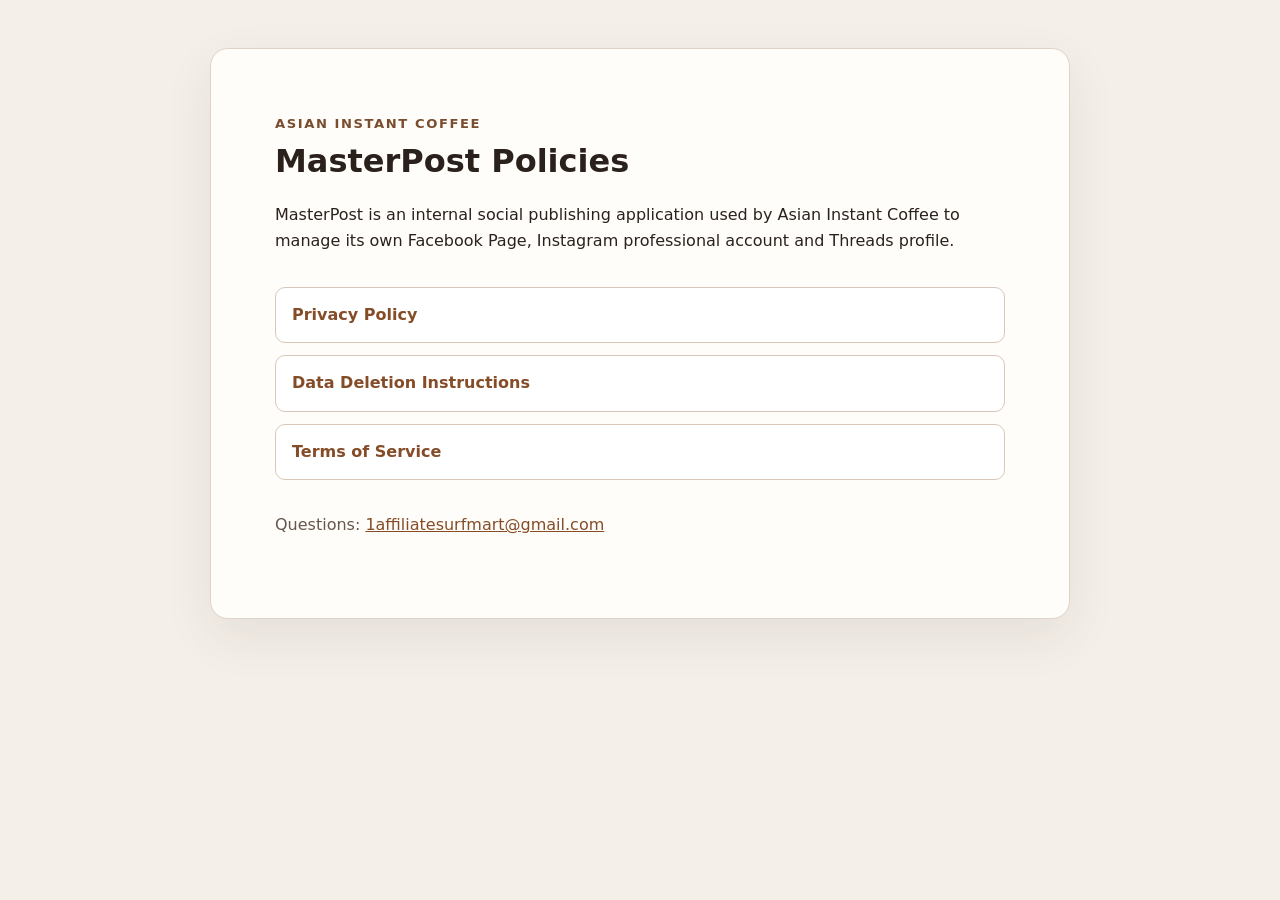
==== index.html @ 6fb13219 "Add MasterPost public policy pages" ====
<!doctype html>
<html lang="en">
<head>
  <meta charset="utf-8">
  <meta name="viewport" content="width=device-width, initial-scale=1">
  <meta name="description" content="Official policies for the MasterPost social publishing application operated by Asian Instant Coffee.">
  <title>MasterPost Policies</title>
  <link rel="stylesheet" href="styles.css">
</head>
<body>
  <main class="card">
    <p class="eyebrow">Asian Instant Coffee</p>
    <h1>MasterPost Policies</h1>
    <p>MasterPost is an internal social publishing application used by Asian Instant Coffee to manage its own Facebook Page, Instagram professional account and Threads profile.</p>
    <nav aria-label="Policy pages">
      <a href="privacy-policy.html">Privacy Policy</a>
      <a href="data-deletion.html">Data Deletion Instructions</a>
      <a href="terms.html">Terms of Service</a>
    </nav>
    <p class="contact">Questions: <a href="mailto:1affiliatesurfmart@gmail.com">1affiliatesurfmart@gmail.com</a></p>
  </main>
</body>
</html>
---- styles.css ----
:root {
  color-scheme: light;
  font-family: Inter, ui-sans-serif, system-ui, -apple-system, BlinkMacSystemFont, "Segoe UI", sans-serif;
  color: #2b211c;
  background: #f4efe9;
}

* { box-sizing: border-box; }

body {
  margin: 0;
  padding: 48px 20px;
  line-height: 1.65;
}

.card {
  width: min(860px, 100%);
  margin: 0 auto;
  padding: clamp(28px, 6vw, 64px);
  background: #fffdf9;
  border: 1px solid #dfd4c9;
  border-radius: 18px;
  box-shadow: 0 18px 50px rgba(66, 43, 31, 0.08);
}

.eyebrow {
  margin: 0 0 6px;
  color: #7a4d2f;
  font-size: 0.82rem;
  font-weight: 700;
  letter-spacing: 0.12em;
  text-transform: uppercase;
}

h1, h2 { line-height: 1.25; }
h1 { margin-top: 0; }
h2 { margin-top: 2rem; font-size: 1.2rem; }
a { color: #854c28; }

nav {
  display: grid;
  gap: 12px;
  margin: 32px 0;
}

nav a {
  padding: 14px 16px;
  border: 1px solid #d8c7b9;
  border-radius: 10px;
  background: #fff;
  font-weight: 650;
  text-decoration: none;
}

nav a:hover, nav a:focus { background: #f7eee5; }
.updated, .contact { color: #67564c; }
.policy ul { padding-left: 1.35rem; }

@media (max-width: 560px) {
  body { padding: 20px 12px; }
  .card { border-radius: 12px; }
}
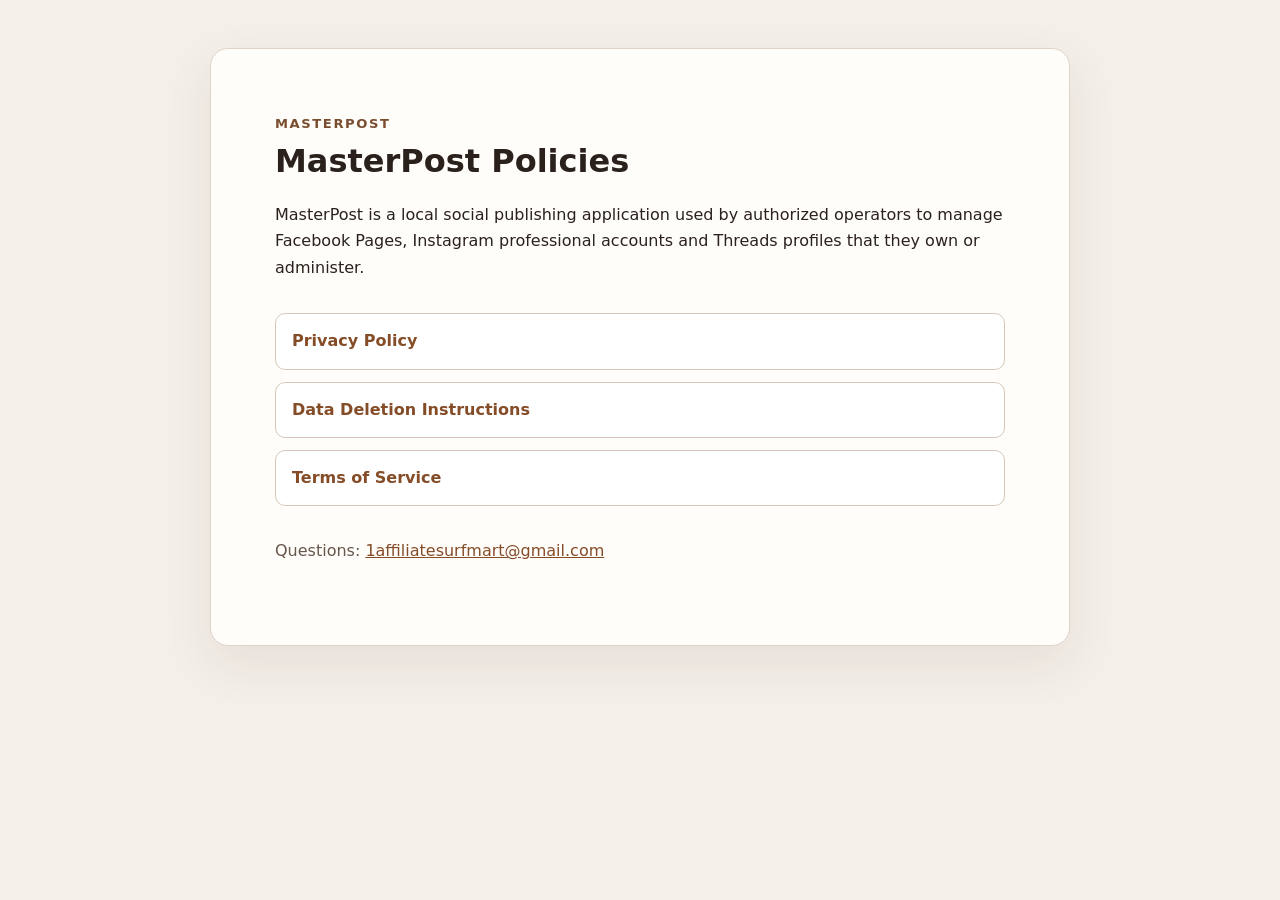
==== commit bb410ce9: "Make MasterPost policies brand-neutral" ====
--- a/index.html
+++ b/index.html
@@ -3,15 +3,15 @@
 <head>
   <meta charset="utf-8">
   <meta name="viewport" content="width=device-width, initial-scale=1">
-  <meta name="description" content="Official policies for the MasterPost social publishing application operated by Asian Instant Coffee.">
+  <meta name="description" content="Official policies for the MasterPost local social publishing application.">
   <title>MasterPost Policies</title>
   <link rel="stylesheet" href="styles.css">
 </head>
 <body>
   <main class="card">
-    <p class="eyebrow">Asian Instant Coffee</p>
+    <p class="eyebrow">MasterPost</p>
     <h1>MasterPost Policies</h1>
-    <p>MasterPost is an internal social publishing application used by Asian Instant Coffee to manage its own Facebook Page, Instagram professional account and Threads profile.</p>
+    <p>MasterPost is a local social publishing application used by authorized operators to manage Facebook Pages, Instagram professional accounts and Threads profiles that they own or administer.</p>
     <nav aria-label="Policy pages">
       <a href="privacy-policy.html">Privacy Policy</a>
       <a href="data-deletion.html">Data Deletion Instructions</a>
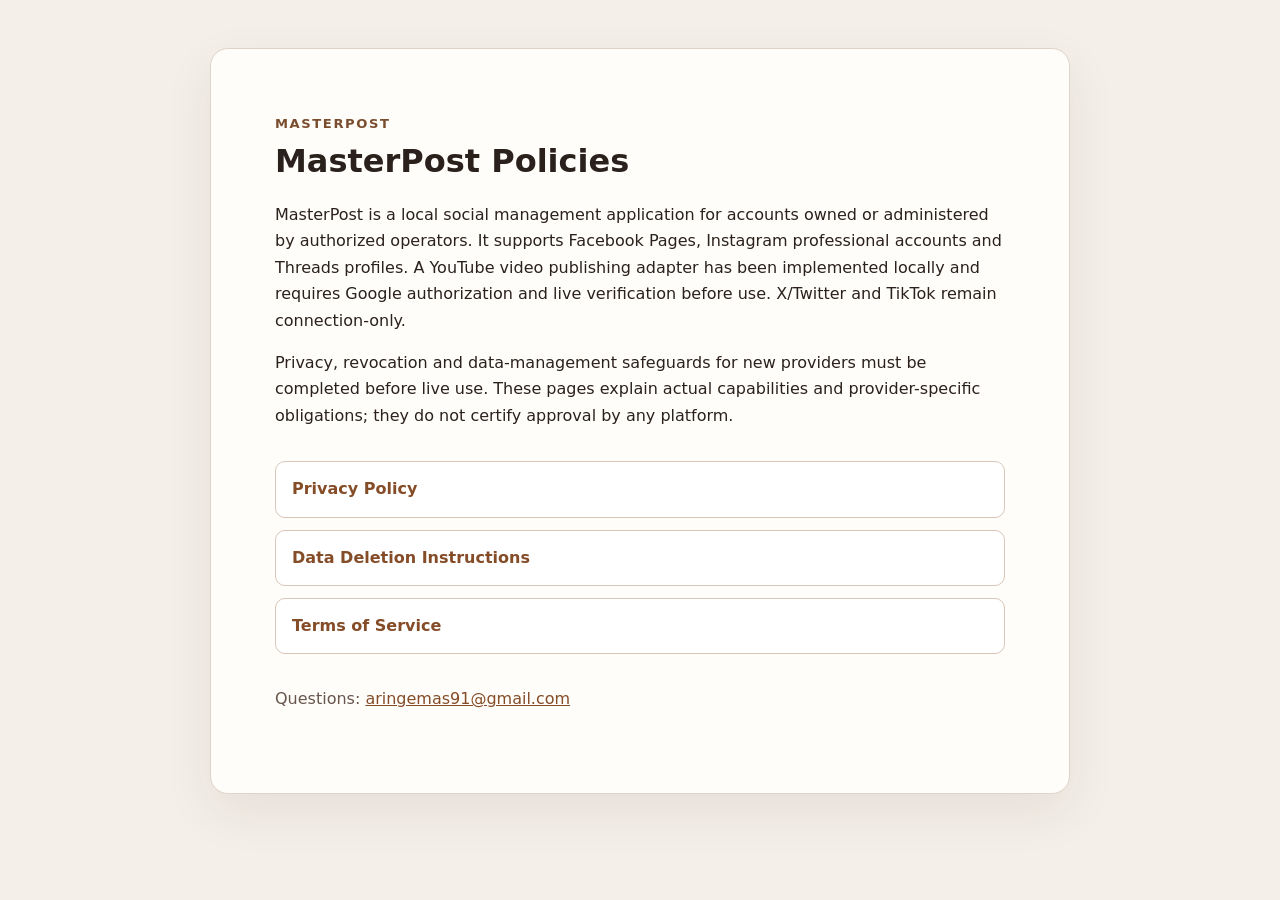
==== commit 45f987e1: "Document YouTube publishing and provider-specific privacy controls" ====
--- a/index.html
+++ b/index.html
@@ -11,13 +11,14 @@
   <main class="card">
     <p class="eyebrow">MasterPost</p>
     <h1>MasterPost Policies</h1>
-    <p>MasterPost is a local social publishing application used by authorized operators to manage Facebook Pages, Instagram professional accounts and Threads profiles that they own or administer.</p>
+    <p>MasterPost is a local social management application for accounts owned or administered by authorized operators. It supports Facebook Pages, Instagram professional accounts and Threads profiles. A YouTube video publishing adapter has been implemented locally and requires Google authorization and live verification before use. X/Twitter and TikTok remain connection-only.</p>
+    <p>Privacy, revocation and data-management safeguards for new providers must be completed before live use. These pages explain actual capabilities and provider-specific obligations; they do not certify approval by any platform.</p>
     <nav aria-label="Policy pages">
       <a href="privacy-policy.html">Privacy Policy</a>
       <a href="data-deletion.html">Data Deletion Instructions</a>
       <a href="terms.html">Terms of Service</a>
     </nav>
-    <p class="contact">Questions: <a href="mailto:1affiliatesurfmart@gmail.com">1affiliatesurfmart@gmail.com</a></p>
+    <p class="contact">Questions: <a href="mailto:aringemas91@gmail.com">aringemas91@gmail.com</a></p>
   </main>
 </body>
 </html>
